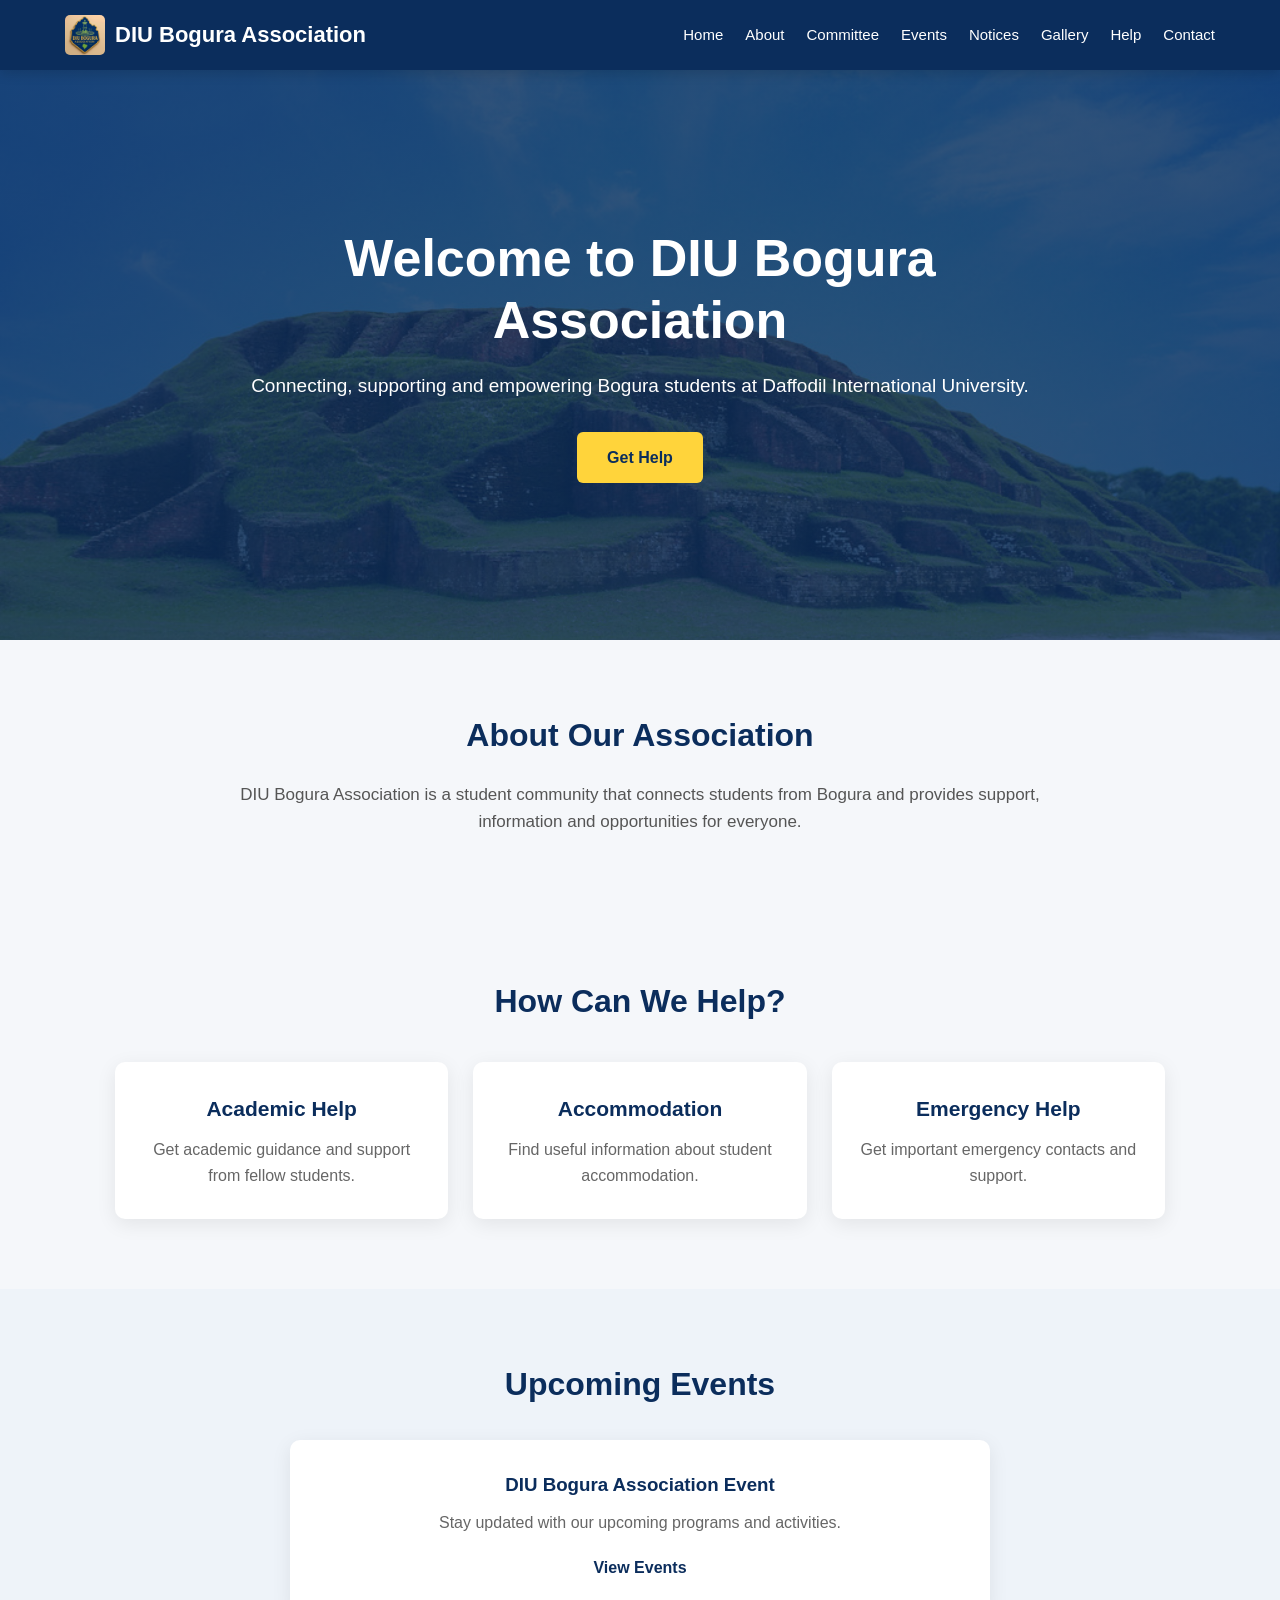
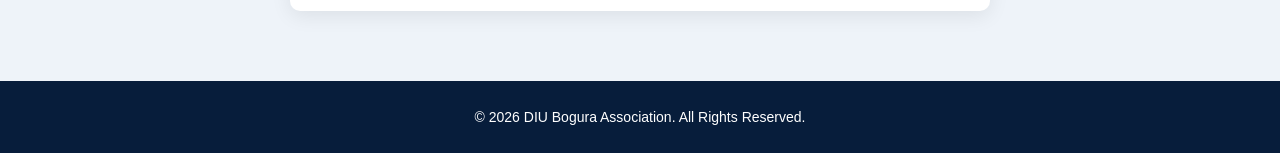
==== index.html @ 00952a21 "Update code" ====
<!DOCTYPE html>
<html lang="en">
<head>
    <meta charset="UTF-8">
    <meta name="viewport" content="width=device-width, initial-scale=1.0">
    <title>DIU Bogura Association</title>
    <link rel="stylesheet" href="css/style.css">
</head>

<body>

    <!-- Navigation Bar -->
    <header>
        <nav>
            <div class="logo">
                <a href="index.html" style="display: flex; align-items: center; gap: 10px; text-decoration: none; color: white;">
                    <img src="images/logo.jpg" alt="DIU Bogura Association Logo" class="logo-img" style="height: 40px; width: auto; border-radius: 5px;">
                    <span>DIU Bogura Association</span>
                </a>
            </div>

            <ul class="nav-links">
                <li><a href="index.html">Home</a></li>
                <li><a href="pages/about.html">About</a></li>
                <li><a href="pages/committee.html">Committee</a></li>
                <li><a href="pages/events.html">Events</a></li>
                <li><a href="pages/notices.html">Notices</a></li>
                <li><a href="pages/gallery.html">Gallery</a></li>
                <li><a href="pages/help.html">Help</a></li>
                <li><a href="pages/contact.html">Contact</a></li>
            </ul>
        </nav>
    </header>


    <!-- Main Content -->
    <main>

        <!-- Hero Section -->
        <section class="hero">
            <div class="hero-content">
                <h1>Welcome to DIU Bogura Association</h1>
                <p>
                    Connecting, supporting and empowering Bogura students
                    at Daffodil International University.
                </p>
                <a href="pages/help.html" class="btn">
                    Get Help
                </a>
            </div>
        </section>


        <!-- About Section -->
        <section class="about">
            <h2>About Our Association</h2>
            <p>
                DIU Bogura Association is a student community that connects
                students from Bogura and provides support, information and
                opportunities for everyone.
            </p>
        </section>


        <!-- Quick Services -->
        <section class="services">
            <h2>How Can We Help?</h2>
            <div class="service-container">
                <div class="service-card">
                    <h3>Academic Help</h3>
                    <p>Get academic guidance and support from fellow students.</p>
                </div>

                <div class="service-card">
                    <h3>Accommodation</h3>
                    <p>Find useful information about student accommodation.</p>
                </div>

                <div class="service-card">
                    <h3>Emergency Help</h3>
                    <p>Get important emergency contacts and support.</p>
                </div>
            </div>
        </section>


        <!-- Events Section -->
        <section class="events">
            <h2>Upcoming Events</h2>
            <div class="event-card">
                <h3>DIU Bogura Association Event</h3>
                <p>Stay updated with our upcoming programs and activities.</p>
                <a href="pages/events.html">View Events</a>
            </div>
        </section>

    </main>


    <!-- Footer -->
    <footer>
        <p>
            © 2026 DIU Bogura Association. All Rights Reserved.
        </p>
    </footer>

    <script src="js/script.js"></script>

</body>
</html>
---- css/style.css ----
/* ================================
   DIU Bogura Association
   Main Stylesheet
================================ */

/* ---------- Basic Reset ---------- */

* {
    margin: 0;
    padding: 0;
    box-sizing: border-box;
}

html {
    scroll-behavior: smooth;
}

body {
    font-family: Arial, Helvetica, sans-serif;
    line-height: 1.6;
    color: #222;
    background-color: #f5f7fa;
}

/* ---------- Navigation Bar ---------- */

header {
    background: #0b2d5c;
    position: sticky;
    top: 0;
    z-index: 1000;
    box-shadow: 0 3px 12px rgba(0, 0, 0, 0.15);
}

nav {
    max-width: 1200px;
    margin: auto;
    padding: 15px 25px;

    display: flex;
    align-items: center;
    justify-content: space-between;
}

.logo {
    color: white;
    font-size: 22px;
    font-weight: bold;
    white-space: nowrap;
}

.nav-links {
    list-style: none;
    display: flex;
    gap: 22px;
}

.nav-links a {
    color: white;
    text-decoration: none;
    font-size: 15px;
    font-weight: 500;
    transition: 0.3s;
}

.nav-links a:hover {
    color: #ffd43b;
}

/* ---------- Hero Section ---------- */

.hero {
    min-height: 570px;

    display: flex;
    align-items: center;
    justify-content: center;

    text-align: center;

    background:
        linear-gradient(
            rgba(11, 45, 92, 0.82),
            rgba(11, 45, 92, 0.82)
        ),
        url("../images/diu-bogura.jpg");

    background-size: cover;
    background-position: center;
}

.hero-content {
    max-width: 850px;
    padding: 30px;
    color: white;
}

.hero-content h1 {
    font-size: 52px;
    line-height: 1.2;
    margin-bottom: 20px;
}

.hero-content p {
    font-size: 19px;
    margin-bottom: 30px;
}

/* ---------- Button ---------- */

.btn {
    display: inline-block;
    padding: 13px 30px;

    background: #ffd43b;
    color: #0b2d5c;

    text-decoration: none;
    font-weight: bold;

    border-radius: 6px;

    transition: 0.3s;
}

.btn:hover {
    background: white;
    transform: translateY(-2px);
}

/* ---------- Common Sections ---------- */

.about,
.services,
.events {
    max-width: 1100px;
    margin: auto;
    padding: 70px 25px;
    text-align: center;
}

.about h2,
.services h2,
.events h2 {
    color: #0b2d5c;
    font-size: 32px;
    margin-bottom: 20px;
}

.about p {
    max-width: 800px;
    margin: auto;
    color: #555;
    font-size: 17px;
}

/* ---------- Service Cards ---------- */

.service-container {
    margin-top: 35px;

    display: grid;
    grid-template-columns: repeat(3, 1fr);
    gap: 25px;
}

.service-card {
    background: white;
    padding: 30px 20px;

    border-radius: 10px;

    box-shadow: 0 5px 20px rgba(0, 0, 0, 0.08);

    transition: 0.3s;
}

.service-card:hover {
    transform: translateY(-7px);
    box-shadow: 0 10px 25px rgba(0, 0, 0, 0.13);
}

.service-card h3 {
    color: #0b2d5c;
    margin-bottom: 12px;
    font-size: 21px;
}

.service-card p {
    color: #666;
}

/* ---------- Events ---------- */

.events {
    background: #eef3f9;
    max-width: none;
}

.event-card {
    max-width: 700px;
    margin: 30px auto 0;

    background: white;
    padding: 30px;

    border-radius: 10px;

    box-shadow: 0 5px 20px rgba(0, 0, 0, 0.08);
}

.event-card h3 {
    color: #0b2d5c;
    margin-bottom: 10px;
}

.event-card p {
    color: #666;
    margin-bottom: 20px;
}

.event-card a {
    color: #0b2d5c;
    font-weight: bold;
    text-decoration: none;
}

.event-card a:hover {
    color: #e0a800;
}

/* ---------- Footer ---------- */

footer {
    background: #071d3b;
    color: white;
    text-align: center;
    padding: 25px;
}

footer p {
    font-size: 14px;
}

/* ---------- Responsive Design ---------- */

@media (max-width: 900px) {

    nav {
        flex-direction: column;
        gap: 15px;
    }

    .nav-links {
        flex-wrap: wrap;
        justify-content: center;
        gap: 12px;
    }

    .hero-content h1 {
        font-size: 40px;
    }

    .service-container {
        grid-template-columns: 1fr;
    }
}

@media (max-width: 600px) {

    .logo {
        font-size: 19px;
    }

    .nav-links {
        gap: 8px;
    }

    .nav-links a {
        font-size: 13px;
    }

    .hero {
        min-height: 480px;
    }

    .hero-content h1 {
        font-size: 32px;
    }

    .hero-content p {
        font-size: 16px;
    }

    .about h2,
    .services h2,
    .events h2 {
        font-size: 27px;
    }
}
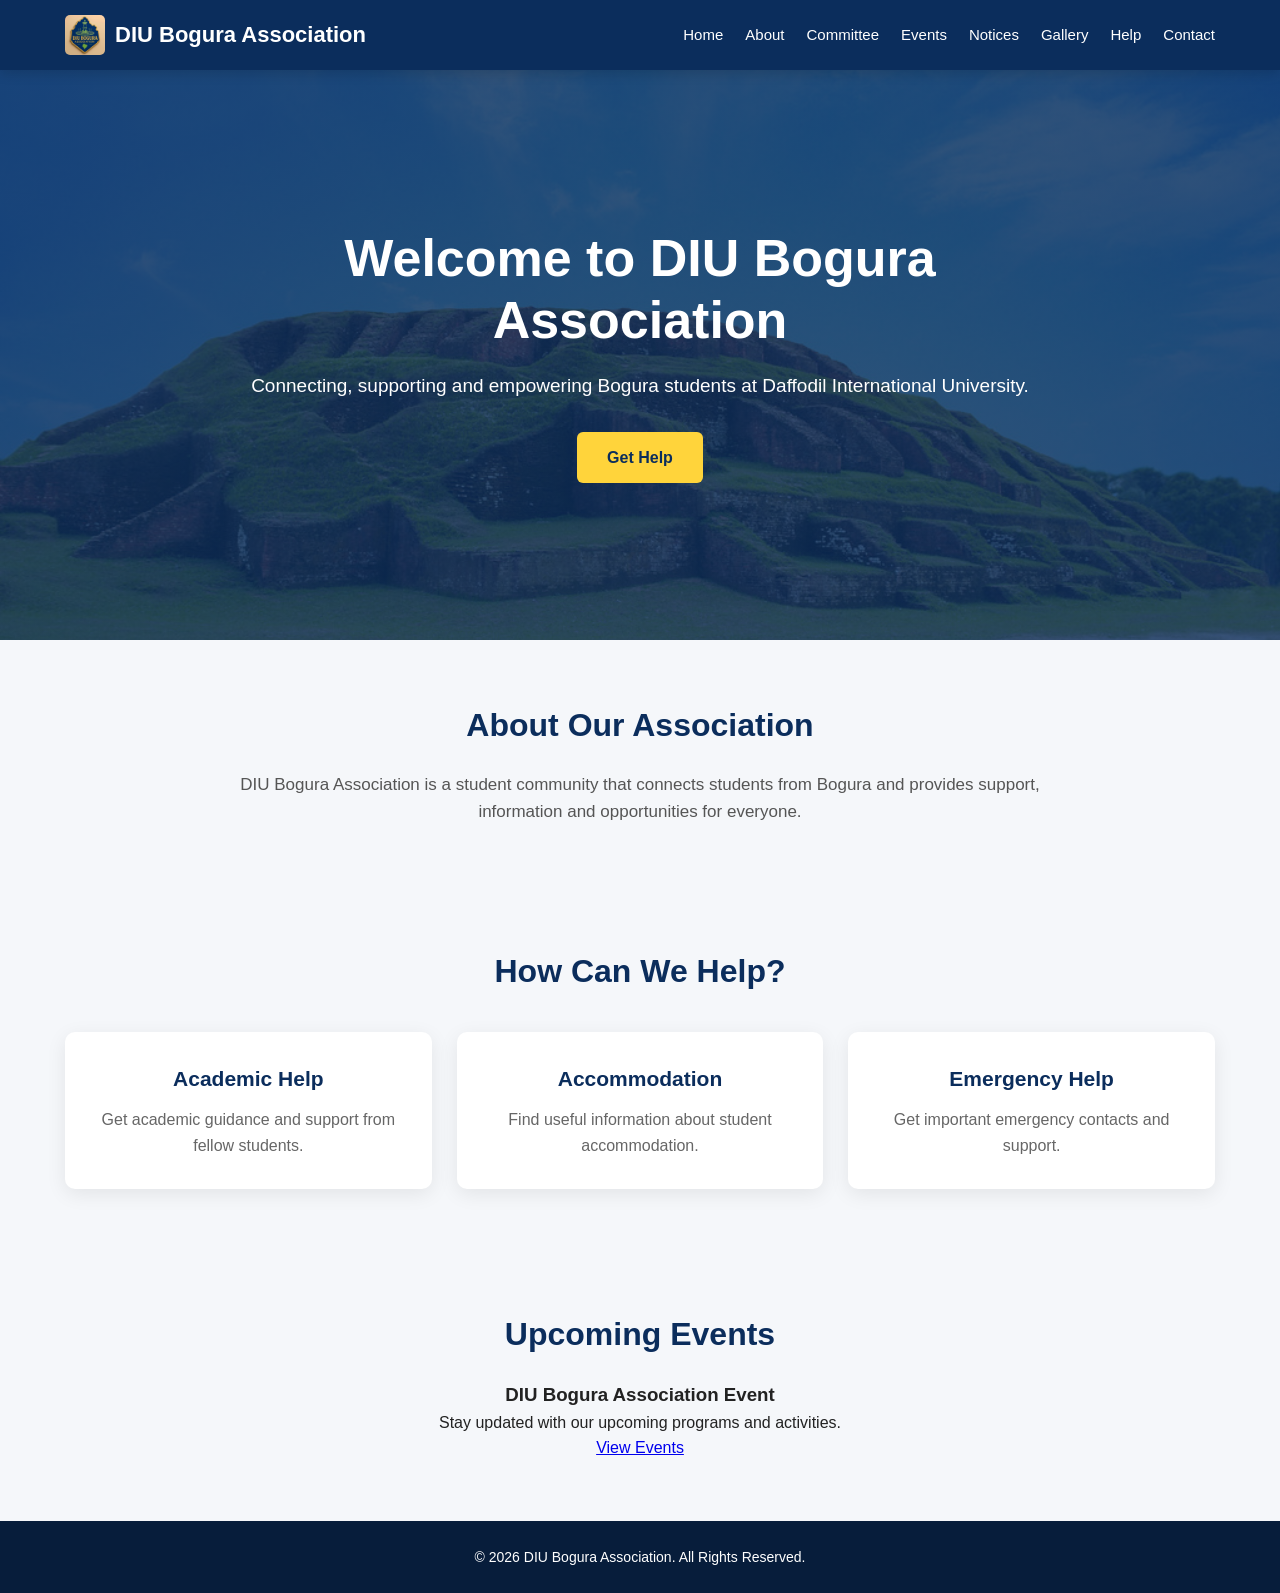
==== commit a4a29a62: "upload code" ====
--- a/index.html
+++ b/index.html
@@ -14,7 +14,7 @@
         <nav>
             <div class="logo">
                 <a href="index.html" style="display: flex; align-items: center; gap: 10px; text-decoration: none; color: white;">
-                    <img src="images/logo.jpg" alt="DIU Bogura Association Logo" class="logo-img" style="height: 40px; width: auto; border-radius: 5px;">
+                    <img src="images/logo.jpg" alt="DIU Bogura Association Logo" class="logo-jpg" style="height: 40px; width: auto; border-radius: 5px;">
                     <span>DIU Bogura Association</span>
                 </a>
             </div>
--- a/css/style.css
+++ b/css/style.css
@@ -21,6 +21,7 @@
     color: #222;
     background-color: #f5f7fa;
 }
+
 
 /* ---------- Navigation Bar ---------- */
 
@@ -67,6 +68,7 @@
     color: #ffd43b;
 }
 
+
 /* ---------- Hero Section ---------- */
 
 .hero {
@@ -106,6 +108,7 @@
     margin-bottom: 30px;
 }
 
+
 /* ---------- Button ---------- */
 
 .btn {
@@ -128,17 +131,20 @@
     transform: translateY(-2px);
 }
 
+
 /* ---------- Common Sections ---------- */
 
+.container,
 .about,
 .services,
 .events {
-    max-width: 1100px;
+    max-width: 1200px;
     margin: auto;
-    padding: 70px 25px;
+    padding: 60px 25px;
     text-align: center;
 }
 
+.section-title,
 .about h2,
 .services h2,
 .events h2 {
@@ -154,6 +160,7 @@
     font-size: 17px;
 }
 
+
 /* ---------- Service Cards ---------- */
 
 .service-container {
@@ -190,44 +197,54 @@
     color: #666;
 }
 
-/* ---------- Events ---------- */
-
-.events {
-    background: #eef3f9;
-    max-width: none;
-}
-
-.event-card {
-    max-width: 700px;
-    margin: 30px auto 0;
-
-    background: white;
-    padding: 30px;
-
-    border-radius: 10px;
-
-    box-shadow: 0 5px 20px rgba(0, 0, 0, 0.08);
-}
-
-.event-card h3 {
-    color: #0b2d5c;
-    margin-bottom: 10px;
-}
-
-.event-card p {
-    color: #666;
-    margin-bottom: 20px;
-}
-
-.event-card a {
-    color: #0b2d5c;
-    font-weight: bold;
-    text-decoration: none;
-}
-
-.event-card a:hover {
-    color: #e0a800;
-}
+
+/* ---------- Committee Grid & Poster Cards ---------- */
+
+.grid-container {
+    display: grid;
+    grid-template-columns: repeat(auto-fit, minmax(260px, 1fr));
+    gap: 25px;
+    padding: 20px 0;
+}
+
+.card {
+    background: transparent;
+    border-radius: 12px;
+    overflow: hidden;
+
+    box-shadow: 0 6px 15px rgba(0, 0, 0, 0.15);
+
+    transition:
+        transform 0.4s ease,
+        box-shadow 0.4s ease;
+
+    cursor: pointer;
+}
+
+.card img {
+    width: 100%;
+    height: auto;
+    display: block;
+
+    border-radius: 12px;
+
+    transition: transform 0.4s ease;
+}
+
+
+/* Hover Effect */
+
+.card:hover {
+    transform: translateY(-8px);
+
+    box-shadow:
+        0 12px 25px rgba(0, 0, 0, 0.3);
+}
+
+.card:hover img {
+    transform: scale(1.03);
+}
+
 
 /* ---------- Footer ---------- */
 
@@ -242,6 +259,7 @@
     font-size: 14px;
 }
 
+
 /* ---------- Responsive Design ---------- */
 
 @media (max-width: 900px) {
@@ -266,6 +284,7 @@
     }
 }
 
+
 @media (max-width: 600px) {
 
     .logo {
@@ -292,9 +311,17 @@
         font-size: 16px;
     }
 
+    .section-title,
     .about h2,
     .services h2,
     .events h2 {
         font-size: 27px;
     }
+
+    .grid-container {
+        grid-template-columns:
+            repeat(auto-fit, minmax(200px, 1fr));
+
+        gap: 15px;
+    }
 }
